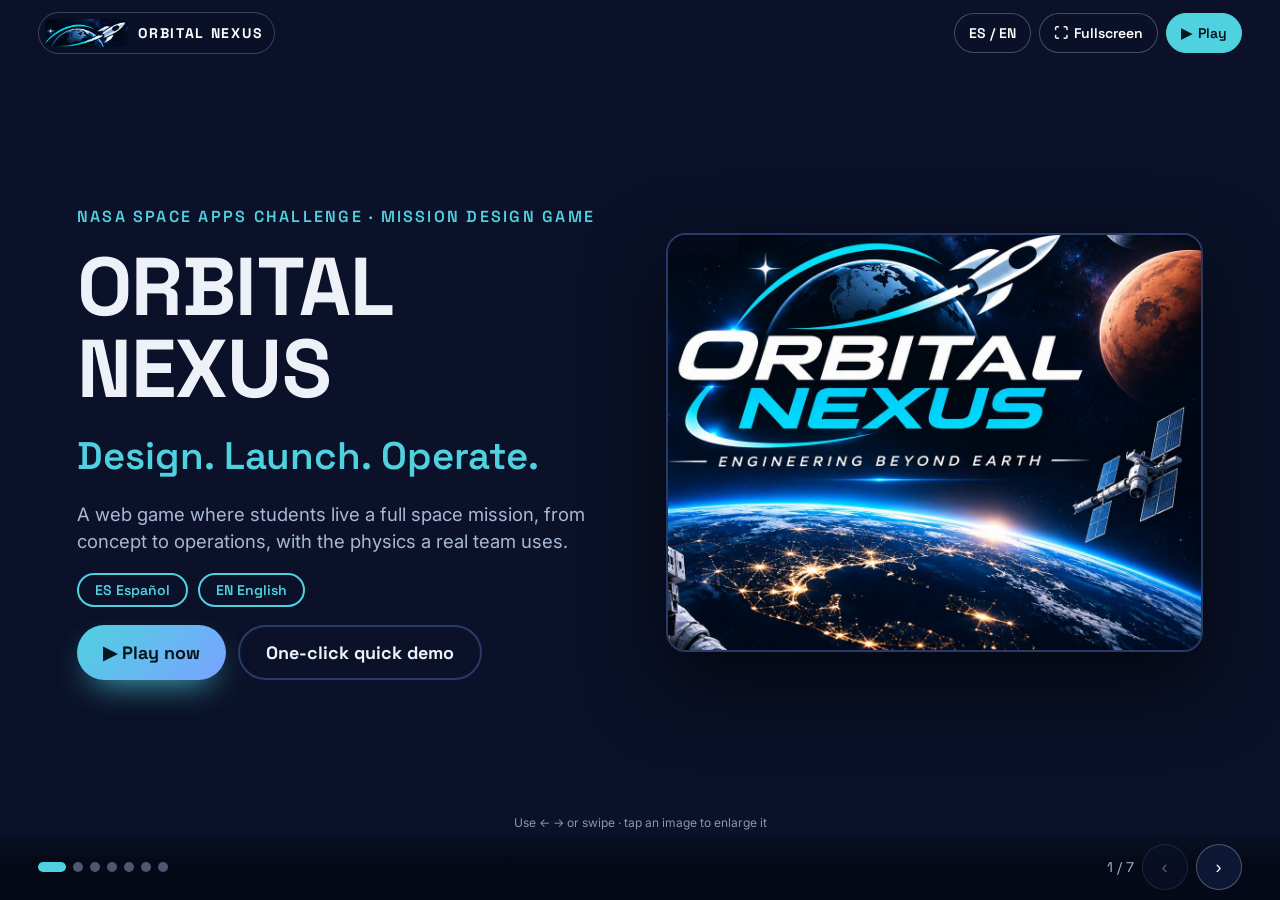
==== presentacion.html @ 2195a9be "Put the presentation and a one-click demo on the website The jury grades from the website only, so t" ====
<!doctype html>
<html lang="es">
<head>
<meta charset="utf-8">
<meta name="viewport" content="width=device-width, initial-scale=1">
<title>ORBITAL NEXUS · Presentación</title>
<meta name="description" content="ORBITAL NEXUS — 7-slide demo for the NASA Space Apps Challenge, in Spanish and English.">
<link rel="icon" type="image/png" href="assets/img/favicon.png">
<meta property="og:title" content="ORBITAL NEXUS — Presentación / Demo">
<meta property="og:image" content="https://frankdux17.github.io/Proyecto_orbital-nexus/assets/img/og.jpg">
<link rel="preconnect" href="https://fonts.googleapis.com">
<link rel="stylesheet" href="https://fonts.googleapis.com/css2?family=Space+Grotesk:wght@500;600;700&family=Inter:wght@400;600&display=swap">
<style>
:root{--dark:#0A1128;--dark2:#101A3A;--light:#EEF2F8;--ink:#0A1128;--body-dark:#3D4A66;--muted:#A9B8D6;--cyan:#4FD1E0;--gold:#F0C24B;--line:#2A3A66;
  --h:'Space Grotesk',Arial,sans-serif;--b:'Inter',Arial,sans-serif}
*{box-sizing:border-box}
html,body{margin:0;height:100%;background:var(--dark);color:var(--light);font-family:var(--b);-webkit-font-smoothing:antialiased}
body{overflow:hidden}
a{color:inherit}
.deck{position:fixed;inset:0}
.slide{position:absolute;inset:0;padding:clamp(70px,9vh,110px) clamp(16px,6vw,110px) 96px;display:flex;flex-direction:column;gap:clamp(14px,2.4vh,26px);
  overflow-y:auto;opacity:0;visibility:hidden;transform:translateX(40px);transition:opacity .45s ease,transform .45s ease,visibility 0s .45s;background:var(--dark)}
.slide.on{opacity:1;visibility:visible;transform:none;transition:opacity .45s ease,transform .45s ease}
.slide.prev{transform:translateX(-40px)}
.slide.alt{background:var(--dark2)}
.slide.light{background:var(--light);color:var(--ink)}
.slide.gold{background:var(--gold);color:var(--ink)}
.slide > *{max-width:1700px;width:100%;margin-left:auto;margin-right:auto}
.eyebrow{font-family:var(--h);font-size:clamp(12px,1.25vw,20px);font-weight:600;letter-spacing:.14em;color:var(--cyan);margin:0}
.light .eyebrow{color:#0B7C8C} .gold .eyebrow{color:var(--ink)}
h1,h2,h3{font-family:var(--h);font-weight:700;letter-spacing:-.01em;margin:0}
h1{font-size:clamp(40px,6.4vw,104px);line-height:1}
h2{font-size:clamp(26px,3.6vw,60px);line-height:1.08}
h2.goal{font-size:clamp(24px,3vw,50px);line-height:1.18}
h3{font-size:clamp(17px,1.7vw,30px);line-height:1.2}
p{margin:0;font-size:clamp(15px,1.45vw,26px);line-height:1.45}
.lead{color:var(--muted)}
/* cover */
.cover{display:grid;grid-template-columns:minmax(0,1fr) minmax(0,1fr);gap:clamp(20px,4vw,70px);align-items:center;flex:1}
.cover-txt{display:flex;flex-direction:column;gap:clamp(12px,2vh,24px)}
.tagline{font-family:var(--h);font-size:clamp(22px,3vw,52px);font-weight:600;color:var(--cyan)}
.langs{display:flex;gap:10px;flex-wrap:wrap}
.lang{font-family:var(--h);font-weight:600;font-size:clamp(12px,1.1vw,18px);padding:6px 16px;border-radius:999px;border:2px solid var(--cyan);color:var(--cyan)}
.poster{width:100%;border-radius:20px;border:2px solid var(--line);box-shadow:0 30px 80px rgba(0,0,0,.6);display:block}
.cta-row{display:flex;gap:12px;flex-wrap:wrap}
.play{display:inline-flex;align-items:center;gap:10px;font-family:var(--h);font-weight:700;font-size:clamp(15px,1.4vw,24px);padding:14px 26px;border-radius:999px;
  background:linear-gradient(135deg,var(--cyan),#7aa2ff);color:#04161c;text-decoration:none;box-shadow:0 14px 34px -14px var(--cyan)}
.play.ghost{background:transparent;color:var(--light);border:2px solid var(--line);box-shadow:none}
.gold .play{background:var(--ink);color:var(--gold)}
/* cards */
.cards{display:grid;grid-template-columns:repeat(3,minmax(0,1fr));gap:clamp(12px,1.6vw,28px)}
.card{background:var(--dark2);border:2px solid var(--line);border-radius:20px;padding:clamp(16px,2vw,32px);display:flex;flex-direction:column;gap:10px}
.light .card{background:#FBFCFE;border-color:#CCD6E8}
.gold .card{background:#FFF6DC;border-color:#D9A82A}
.big{font-family:var(--h);font-size:clamp(46px,5.4vw,92px);font-weight:700;line-height:1;color:var(--cyan)}
.light .big{color:#0B7C8C}
.card .txt{color:var(--muted);font-size:clamp(14px,1.35vw,24px)}
.light .card .txt{color:var(--body-dark)} .gold .card .txt{color:#3A2E0A}
.quote{font-family:var(--h);font-size:clamp(20px,2.2vw,38px);font-weight:600;line-height:1.25;padding:clamp(14px,1.6vw,26px) clamp(16px,2vw,34px);border-left:8px solid var(--cyan);background:#DDE6F4;border-radius:12px;color:var(--ink)}
/* flow */
.flow{display:flex;flex-wrap:wrap;gap:8px;align-items:center}
.step{font-family:var(--h);font-size:clamp(12px,1.25vw,22px);font-weight:600;padding:8px 16px;border-radius:999px;background:#16244F;border:2px solid var(--line)}
.step.hot{background:var(--cyan);border-color:var(--cyan);color:var(--ink)}
.arrow{color:var(--muted)}
/* shots */
.row{display:grid;grid-template-columns:minmax(0,1.05fr) minmax(0,1fr);gap:clamp(16px,3vw,50px);align-items:start}
.shot{width:100%;aspect-ratio:1366/900;object-fit:contain;background:#050914;border-radius:16px;border:2px solid var(--line);box-shadow:0 24px 60px rgba(0,0,0,.5);display:block;cursor:zoom-in}
.points{display:flex;flex-direction:column;gap:clamp(10px,1.8vh,22px)}
.pt{display:flex;flex-direction:column;gap:4px;padding-left:20px;border-left:4px solid var(--cyan)}
.pt.gold-l{border-left-color:var(--gold)}
.pt p{color:var(--muted);font-size:clamp(14px,1.3vw,23px)}
.pair{display:grid;grid-template-columns:repeat(2,minmax(0,1fr));gap:clamp(16px,3vw,56px)}
.trio{display:grid;grid-template-columns:repeat(3,minmax(0,1fr));gap:clamp(12px,2vw,36px)}
.col{display:flex;flex-direction:column;gap:12px;min-width:0}
.cap{font-size:clamp(14px,1.25vw,22px);color:var(--muted);line-height:1.4}
.cap b{color:var(--light)}
.stat{display:grid;grid-template-columns:repeat(3,1fr);gap:10px}
.stat div{background:#16244F;border-radius:14px;padding:12px 14px}
.stat .n{font-family:var(--h);font-size:clamp(24px,2.6vw,44px);font-weight:700;color:var(--gold)}
.stat .l{font-size:clamp(12px,1.1vw,18px);color:var(--muted)}
.tech{font-size:clamp(13px,1.2vw,22px);color:#3A2E0A}
/* chrome */
.bar{position:fixed;left:0;right:0;bottom:0;z-index:5;display:flex;align-items:center;justify-content:space-between;gap:10px;padding:10px clamp(10px,3vw,40px);
  background:linear-gradient(transparent,rgba(5,9,20,.85) 40%)}
.light.on ~ .bar,.gold.on ~ .bar{background:linear-gradient(transparent,rgba(10,17,40,.7) 40%)}
.nav{display:flex;gap:8px;align-items:center}
.nb{width:46px;height:46px;border-radius:50%;border:1px solid rgba(169,184,214,.4);background:rgba(16,26,58,.85);color:#fff;font-size:18px;cursor:pointer}
.nb:disabled{opacity:.35;cursor:default}
.dots{display:flex;gap:7px}
.dot{width:10px;height:10px;border-radius:50%;border:0;padding:0;background:rgba(169,184,214,.45);cursor:pointer}
.dot.on{width:28px;border-radius:6px;background:var(--cyan)}
.top{position:fixed;top:0;left:0;right:0;z-index:5;display:flex;justify-content:space-between;align-items:center;padding:12px clamp(10px,3vw,40px);pointer-events:none}
.top > *{pointer-events:auto}
.brand{display:flex;align-items:center;gap:10px;font-family:var(--h);font-weight:700;letter-spacing:.12em;font-size:14px;text-decoration:none;color:#fff;
  background:rgba(10,17,40,.7);padding:6px 12px 6px 6px;border-radius:999px;border:1px solid rgba(169,184,214,.3)}
.brand img{height:28px;border-radius:7px}
.tools{display:flex;gap:8px}
.tb{height:40px;padding:0 14px;border-radius:999px;border:1px solid rgba(169,184,214,.35);background:rgba(10,17,40,.75);color:#fff;font-family:var(--h);font-weight:600;cursor:pointer;font-size:14px;text-decoration:none;display:inline-flex;align-items:center;gap:6px}
.tb.play-s{background:var(--cyan);color:#04161c;border-color:var(--cyan)}
.count{font-family:var(--h);font-size:14px;color:var(--muted);min-width:46px;text-align:right}
.hint{position:fixed;bottom:70px;left:50%;transform:translateX(-50%);font-size:12px;color:var(--muted);z-index:4;opacity:.8}
/* zoomed screenshot */
.zoom{position:fixed;inset:0;z-index:20;background:rgba(3,6,15,.92);display:grid;place-items:center;padding:16px;cursor:zoom-out}
.zoom[hidden]{display:none}
.zoom img{max-width:100%;max-height:100%;border-radius:12px}
/* entrance */
.slide.on .rise{animation:rise .6s ease-out both;animation-delay:calc(var(--i,0) * 110ms)}
@keyframes rise{from{opacity:0;transform:translateY(20px)}to{opacity:1;transform:none}}
@media (prefers-reduced-motion:reduce){.slide,.slide.on .rise{transition:none;animation:none}}
@media (max-width:860px){
  .cover,.row,.pair,.trio,.cards{grid-template-columns:1fr}
  .cover .poster{order:-1;max-width:560px}
  .hint{display:none}
  .tb .lbl{display:none}
}
</style>
</head>
<body>
<div class="deck" id="deck"></div>
<header class="top">
  <a class="brand" href="index.html"><img src="assets/img/logo-mark.png" alt="">ORBITAL NEXUS</a>
  <div class="tools">
    <button class="tb" id="lang" type="button" aria-label="Idioma · Language">ES / EN</button>
    <button class="tb" id="fs" type="button" aria-label="Pantalla completa · Fullscreen">⛶<span class="lbl" id="fs-lbl"></span></button>
    <a class="tb play-s" id="play-top" href="index.html">▶ <span class="lbl" id="play-lbl"></span></a>
  </div>
</header>
<footer class="bar">
  <div class="dots" id="dots"></div>
  <div class="nav"><span class="count" id="count"></span><button class="nb" id="prev" type="button" aria-label="Anterior · Previous">‹</button><button class="nb" id="next" type="button" aria-label="Siguiente · Next">›</button></div>
</footer>
<div class="hint" id="hint"></div>
<div class="zoom" id="zoom" hidden><img alt=""></div>

<script>
/* ORBITAL NEXUS — the 7-slide demo, public on the project site so the jury
   can see it without signing in anywhere. Same content as the presenter
   decks, in Spanish and English. */
var LANG = 'es';
try { LANG = new URLSearchParams(location.search).get('lang') || localStorage.getItem('on_lang') || ((navigator.language || 'es').toLowerCase().indexOf('en') === 0 ? 'en' : 'es'); } catch (e) { }
if (LANG !== 'en') LANG = 'es';
var I = 0;

function T(es, en) { return LANG === 'es' ? es : en; }
function img(name, alt, i) { return '<img class="shot rise" style="--i:' + (i || 1) + '" src="assets/img/demo/' + LANG + '-' + name + '.jpg" alt="' + alt + '" loading="lazy">'; }

function slides() {
  var play = '<div class="cta-row rise" style="--i:3"><a class="play" href="index.html">▶ ' + T('Jugar ahora', 'Play now') + '</a><a class="play ghost" href="index.html#demo">' + T('Demo rápida en 1 clic', 'One-click quick demo') + '</a></div>';
  return [
  { cls: '', html:
    '<div class="cover"><div class="cover-txt">' +
    '<p class="eyebrow rise">NASA SPACE APPS CHALLENGE · ' + T('JUEGO DE DISEÑO DE MISIONES', 'MISSION DESIGN GAME') + '</p>' +
    '<h1 class="rise" style="--i:1">ORBITAL NEXUS</h1>' +
    '<p class="tagline rise" style="--i:1">' + T('Diseña. Lanza. Opera.', 'Design. Launch. Operate.') + '</p>' +
    '<p class="lead rise" style="--i:2">' + T('Un juego web donde los estudiantes viven una misión espacial completa, del concepto a la operación, con la física que usa un equipo real.',
      'A web game where students live a full space mission, from concept to operations, with the physics a real team uses.') + '</p>' +
    '<div class="langs rise" style="--i:2"><span class="lang">ES Español</span><span class="lang">EN English</span></div>' + play +
    '</div><img class="poster rise" style="--i:2" src="assets/img/hero.jpg" alt="' + T('Póster de ORBITAL NEXUS: Engineering Beyond Earth', 'ORBITAL NEXUS poster: Engineering Beyond Earth') + '"></div>' },

  { cls: 'light', html:
    '<p class="eyebrow rise">' + T('EL DESAFÍO', 'THE CHALLENGE') + '</p>' +
    '<h2 class="rise">' + T('Los compromisos de una misión son abstractos… hasta que los juegas', 'Mission trade-offs feel abstract… until you play them') + '</h2>' +
    '<div class="cards">' +
    '<div class="card rise" style="--i:1"><p class="big">6</p><h3>' + T('fases', 'phases') + '</h3><p class="txt">' + T('Misión, plataforma, ciencia, enlace, lanzamiento y operaciones, con un informe final.', 'Mission, spacecraft, science, link, launch and operations, plus a final report.') + '</p></div>' +
    '<div class="card rise" style="--i:2"><p class="big">11</p><h3>' + T('destinos', 'destinations') + '</h3><p class="txt">' + T('De la órbita baja y la Luna a Marte y Europa. Nuevos: Titán y el asteroide metálico Psyche.', 'From low Earth orbit and the Moon to Mars and Europa. New: Titan and the metal asteroid Psyche.') + '</p></div>' +
    '<div class="card rise" style="--i:3"><p class="big">3</p><h3>' + T('ecuaciones reales', 'real equations') + '</h3><p class="txt">' + T('La ecuación del cohete, la potencia solar por 1/r² y el presupuesto de enlace.', 'The rocket equation, solar power falling with 1/r², and the link budget.') + '</p></div></div>' +
    '<p class="quote rise" style="--i:4">' + T('“A los estudiantes no les falta información: les falta ver las consecuencias.”', '“Students don’t lack information: they can’t see the consequences.”') + '</p>' },

  { cls: '', html:
    '<p class="eyebrow rise">' + T('CÓMO FUNCIONA · ELEGIR ES FÁCIL', 'HOW IT WORKS · CHOOSING MADE EASY') + '</p>' +
    '<h2 class="rise">' + T('6 fases y un equipo que te ayuda', '6 phases and a team that helps you') + '</h2>' +
    '<div class="flow rise" style="--i:1">' + [T('1 Misión', '1 Mission'), T('2 Plataforma', '2 Spacecraft'), T('3 Ciencia', '3 Science'), T('4 Enlace', '4 Link'), T('5 Lanzamiento', '5 Launch'), T('6 Operaciones', '6 Operations')]
      .map(function (s, i) { return '<span class="step' + (i ? '' : ' hot') + '">' + s + '</span>'; }).join('<span class="arrow">→</span>') + '</div>' +
    '<div class="row">' + img('kits', T('Asistente con tres paquetes de nave y el anillo Estado de la misión al 100%', 'Assistant with three spacecraft packages and the Mission status ring at 100%'), 2) +
    '<div class="points">' +
    '<div class="pt rise" style="--i:2"><h3>' + T('Misiones listas y paquetes', 'Ready missions and packages') + '</h3><p>' + T('Toca «Equilibrada» y la nave queda dimensionada con la física real.', 'Tap “Balanced” and the spacecraft is sized with real physics.') + '</p></div>' +
    '<div class="pt rise" style="--i:3"><h3>' + T('Ves el efecto antes de elegir', 'See the effect before you choose') + '</h3><p>' + T('Cada opción muestra el costo y ✓ o ✕ en Δv, energía, carga y presupuesto.', 'Every option shows its cost and a ✓ or ✕ for Δv, power, payload and budget.') + '</p></div>' +
    '<div class="pt gold-l rise" style="--i:4"><h3>' + T('Estado de la misión', 'Mission status') + '</h3><p>' + T('Un anillo dice qué falta y lo arregla con «Arréglalo por mí».', 'A ring says what is missing and fixes it with “Fix it for me”.') + '</p></div>' +
    '<div class="pt rise" style="--i:5"><h3>' + T('Un experto en cada fase', 'An expert in every phase') + '</h3><p>' + T('Como en el Team X del JPL, y las palabras técnicas se explican al tocarlas.', 'Like JPL’s Team X, and technical words explain themselves when tapped.') + '</p></div>' +
    '</div></div>' },

  { cls: 'alt', html:
    '<p class="eyebrow rise">' + T('CENTRO DE CONTROL EN TIERRA', 'MISSION CONTROL ON THE GROUND') + '</p>' +
    '<h2 class="rise">' + T('Tú decides quién opera la misión', 'You decide who runs the mission') + '</h2>' +
    '<div class="row">' + img('staff', T('Panel del centro de control con las consolas FLIGHT, CAPCOM, FIDO, GNC, EECOM, INCO y SCI', 'Mission control panel with the FLIGHT, CAPCOM, FIDO, GNC, EECOM, INCO and SCI consoles'), 1) +
    '<div class="points">' +
    '<div class="pt rise" style="--i:2"><h3>' + T('7 consolas de la NASA', '7 NASA consoles') + '</h3><p>' + T('FLIGHT, CAPCOM, navegación FIDO, GNC, EECOM, INCO y ciencia. Cada puesto cuesta cada turno.', 'FLIGHT, CAPCOM, FIDO navigation, GNC, EECOM, INCO and science. Every seat costs money each turn.') + '</p></div>' +
    '<div class="pt gold-l rise" style="--i:3"><h3>' + T('17 fallas en vuelo', '17 in-flight failures') + '</h3><p>' + T('Basura espacial, pérdida de señal, error humano, tormenta solar… La consola correcta da una mejor solución.', 'Space debris, loss of signal, human error, solar storm… The right console offers a better fix.') + '</p></div>' +
    '<p class="cap rise" style="--i:4"><b>' + T('¿Cuántos navegantes?', 'How many navigators?') + '</b> ' + T('Naves que llegan al corredor:', 'Spacecraft that hit the corridor:') + '</p>' +
    '<div class="stat rise" style="--i:4"><div><p class="n">53%</p><p class="l">' + T('0 navegantes', '0 navigators') + '</p></div><div><p class="n">91%</p><p class="l">' + T('1 navegante', '1 navigator') + '</p></div><div><p class="n">~100%</p><p class="l">' + T('2 o más', '2 or more') + '</p></div></div>' +
    '</div></div>' },

  { cls: '', html:
    '<p class="eyebrow rise">' + T('LANZAMIENTO, VIAJE Y TITÁN', 'LAUNCH, JOURNEY AND TITAN') + '</p>' +
    '<h2 class="rise">' + T('Despega, viaja a Titán y vuela sobre sus dunas', 'Launch, travel to Titan and fly over its dunes') + '</h2>' +
    '<div class="trio">' +
    '<div class="col">' + img('ascent', T('Simulador de ascenso a 128 km de altura', 'Ascent simulator at 128 km altitude'), 1) + '<p class="cap rise" style="--i:1"><b>' + T('Despegue pilotado:', 'Piloted ascent:') + '</b> ' + T('tras el GO/NO-GO controlas el giro gravitatorio y Max-Q.', 'after GO/NO-GO you fly the gravity turn and Max-Q.') + '</p></div>' +
    '<div class="col">' + img('titan3d', T('Explorador 3D: viaje de la Tierra a Saturno y Titán', '3D explorer: journey from Earth to Saturn and Titan'), 2) + '<p class="cap rise" style="--i:2"><b>' + T('Explorador 3D:', '3D explorer:') + '</b> ' + T('el viaje real hasta Saturno y Titán, con correcciones y modo RV.', 'the real journey to Saturn and Titan, with corrections and a VR mode.') + '</p></div>' +
    '<div class="col">' + img('drone', T('Minijuego: dron sobre las dunas de Titán', 'Mini game: drone over Titan’s dunes'), 3) + '<p class="cap rise" style="--i:3"><b>' + T('Nuevo minijuego:', 'New mini game:') + '</b> ' + T('vuela un dron como Dragonfly y aterriza suave para tomar muestras.', 'fly a Dragonfly-style drone and land gently to take samples.') + '</p></div>' +
    '</div>' },

  { cls: 'alt', html:
    '<p class="eyebrow rise">' + T('LABORATORIO DE INGENIERÍA', 'ENGINEERING LAB') + '</p>' +
    '<h2 class="rise">' + T('Cálculos reales para científicos e ingenieros', 'Real calculations for scientists and engineers') + '</h2>' +
    '<div class="pair">' +
    '<div class="col">' + img('trade', T('Mapa de compensaciones: naves posibles por costo y probabilidad de éxito con la frontera de Pareto', 'Trade-space map: possible spacecraft by cost and chance of success with the Pareto front'), 1) +
    '<p class="cap rise" style="--i:1"><b>' + T('Mapa de compensaciones:', 'Trade-space map:') + '</b> ' + T('65 naves completas para tu misión, costo frente a éxito y frontera de Pareto. Se exporta a CSV.', '65 complete spacecraft for your mission, cost against success and the Pareto front. Exports to CSV.') + '</p></div>' +
    '<div class="col">' + img('hohmann', T('Transferencia de Hohmann de la Tierra a Marte: 5,6 km/s y 259 días', 'Hohmann transfer from Earth to Mars: 5.6 km/s and 259 days'), 2) +
    '<p class="cap rise" style="--i:2"><b>' + T('Seis herramientas', 'Six tools') + '</b> ' + T('con las ecuaciones a la vista: cohete, Hohmann y ventanas, órbita, enlace en dB y energía.', 'with the equations in view: rocket, Hohmann and windows, orbit, dB link budget and power.') + '</p></div>' +
    '</div>' },

  { cls: 'gold', html:
    '<p class="eyebrow rise">' + T('NUESTRA META', 'OUR GOAL') + '</p>' +
    '<h2 class="goal rise">' + T('Que cualquier estudiante piense como un equipo de diseño de misiones de la NASA en una sola partida, y que un ingeniero pueda comprobar cada número.',
      'Any student thinks like a NASA mission design team in a single game, and an engineer can check every number.') + '</h2>' +
    '<div class="cards">' +
    '<div class="card rise" style="--i:1"><h3>' + T('Ve las consecuencias', 'See the consequences') + '</h3><p class="txt">' + T('Cada opción muestra su efecto en masa, energía, Δv y presupuesto antes de elegirla.', 'Every option shows its effect on mass, power, Δv and budget before you pick it.') + '</p></div>' +
    '<div class="card rise" style="--i:2"><h3>' + T('Trabaja en equipo', 'Work as a team') + '</h3><p class="txt">' + T('El centro de control, la navegación y las fallas enseñan que a una misión la sostienen personas.', 'Mission control, navigation and failures teach that people keep a mission alive.') + '</p></div>' +
    '<div class="card rise" style="--i:3"><h3>' + T('Comprueba los números', 'Check the numbers') + '</h3><p class="txt">' + T('El laboratorio y el mapa de compensaciones usan las ecuaciones reales.', 'The lab and the trade-space map use the real equations.') + '</p></div></div>' +
    '<div class="cta-row rise" style="--i:4"><a class="play" href="index.html">▶ frankdux17.github.io/Proyecto_orbital-nexus</a></div>' +
    '<p class="tech rise" style="--i:5">' + T('Web, sin instalar · español e inglés · celular y PC · 11 destinos · comparte tu diseño por enlace · código abierto (MIT): ',
      'Web, nothing to install · English and Spanish · phone and PC · 11 destinations · share your design by link · open source (MIT): ') +
    '<a href="https://github.com/Frankdux17/Proyecto_orbital-nexus">github.com/Frankdux17/Proyecto_orbital-nexus</a></p>' }
  ];
}

function build() {
  document.documentElement.lang = LANG;
  document.title = 'ORBITAL NEXUS · ' + T('Presentación', 'Presentation');
  var S = slides(), deck = document.getElementById('deck'), dots = '';
  deck.innerHTML = S.map(function (s, i) {
    return '<section class="slide ' + s.cls + '" aria-roledescription="slide" aria-label="' + (i + 1) + ' / ' + S.length + '">' + s.html + '</section>';
  }).join('');
  for (var i = 0; i < S.length; i++) dots += '<button class="dot" type="button" data-i="' + i + '" aria-label="' + (i + 1) + '"></button>';
  document.getElementById('dots').innerHTML = dots;
  document.getElementById('play-lbl').textContent = T('Jugar', 'Play');
  document.getElementById('fs-lbl').textContent = ' ' + T('Pantalla completa', 'Fullscreen');
  document.getElementById('hint').textContent = T('Usa ← → o desliza · toca una imagen para ampliarla', 'Use ← → or swipe · tap an image to enlarge it');
  go(I, true);
}

function go(i, quiet) {
  var all = document.querySelectorAll('.slide'), n = all.length;
  I = Math.max(0, Math.min(n - 1, i));
  for (var k = 0; k < n; k++) { all[k].classList.toggle('on', k === I); all[k].classList.toggle('prev', k < I); }
  all[I].scrollTop = 0;
  var d = document.querySelectorAll('.dot');
  for (k = 0; k < d.length; k++) d[k].classList.toggle('on', k === I);
  document.getElementById('count').textContent = (I + 1) + ' / ' + n;
  document.getElementById('prev').disabled = I === 0;
  document.getElementById('next').disabled = I === n - 1;
  if (!quiet) history.replaceState(null, '', '#' + (I + 1));
}

document.getElementById('prev').onclick = function () { go(I - 1); };
document.getElementById('next').onclick = function () { go(I + 1); };
document.getElementById('dots').onclick = function (e) { var b = e.target.closest('.dot'); if (b) go(+b.getAttribute('data-i')); };
document.getElementById('lang').onclick = function () { LANG = LANG === 'es' ? 'en' : 'es'; try { localStorage.setItem('on_lang', LANG); } catch (e) { } build(); };
document.getElementById('fs').onclick = function () {
  if (document.fullscreenElement) document.exitFullscreen(); else if (document.documentElement.requestFullscreen) document.documentElement.requestFullscreen();
};
document.addEventListener('keydown', function (e) {
  if (!document.getElementById('zoom').hidden) { if (e.key === 'Escape') document.getElementById('zoom').hidden = true; return; }
  if (e.key === 'ArrowRight' || e.key === 'PageDown' || e.key === ' ') { e.preventDefault(); go(I + 1); }
  if (e.key === 'ArrowLeft' || e.key === 'PageUp') { e.preventDefault(); go(I - 1); }
  if (e.key === 'Home') go(0);
  if (e.key === 'End') go(99);
});
var tx = null, ty = null;
document.addEventListener('touchstart', function (e) { tx = e.touches[0].clientX; ty = e.touches[0].clientY; }, { passive: true });
document.addEventListener('touchend', function (e) {
  if (tx == null) return;
  var dx = e.changedTouches[0].clientX - tx, dy = e.changedTouches[0].clientY - ty;
  if (Math.abs(dx) > 60 && Math.abs(dx) > Math.abs(dy) * 1.5) go(I + (dx < 0 ? 1 : -1));
  tx = null;
}, { passive: true });
document.getElementById('deck').addEventListener('click', function (e) {
  if (e.target.classList.contains('shot')) { var z = document.getElementById('zoom'); z.querySelector('img').src = e.target.src; z.querySelector('img').alt = e.target.alt; z.hidden = false; }
});
document.getElementById('zoom').onclick = function () { this.hidden = true; };
var h = parseInt((location.hash || '').slice(1), 10);
if (h > 0) I = h - 1;
build();
</script>
</body>
</html>
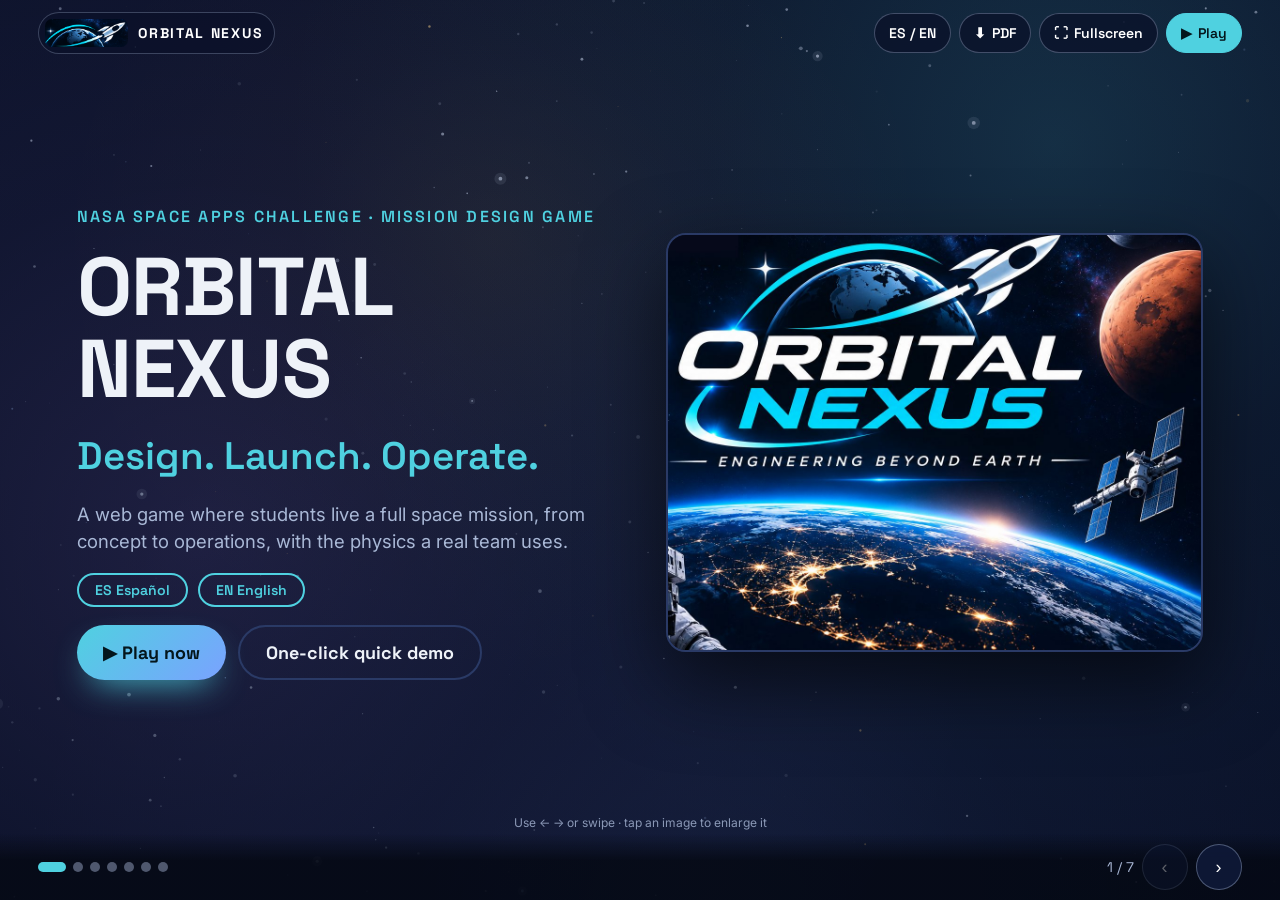
==== commit b9cbfa2b: "Interactive space background, back navigation and PDF downloads The game and the presentation get an" ====
--- a/presentacion.html
+++ b/presentacion.html
@@ -15,16 +15,19 @@
   --h:'Space Grotesk',Arial,sans-serif;--b:'Inter',Arial,sans-serif}
 *{box-sizing:border-box}
 html,body{margin:0;height:100%;background:var(--dark);color:var(--light);font-family:var(--b);-webkit-font-smoothing:antialiased}
+#bg{position:fixed;inset:0;z-index:0;display:block}
+.deck{z-index:1}
 body{overflow:hidden}
 a{color:inherit}
 .deck{position:fixed;inset:0}
 .slide{position:absolute;inset:0;padding:clamp(70px,9vh,110px) clamp(16px,6vw,110px) 96px;display:flex;flex-direction:column;gap:clamp(14px,2.4vh,26px);
-  overflow-y:auto;opacity:0;visibility:hidden;transform:translateX(40px);transition:opacity .45s ease,transform .45s ease,visibility 0s .45s;background:var(--dark)}
+  overflow-y:auto;opacity:0;visibility:hidden;transform:translateX(40px);transition:opacity .45s ease,transform .45s ease,visibility 0s .45s;
+  background:linear-gradient(180deg,rgba(10,17,40,.25),rgba(10,17,40,.55));justify-content:safe center}
 .slide.on{opacity:1;visibility:visible;transform:none;transition:opacity .45s ease,transform .45s ease}
 .slide.prev{transform:translateX(-40px)}
-.slide.alt{background:var(--dark2)}
-.slide.light{background:var(--light);color:var(--ink)}
-.slide.gold{background:var(--gold);color:var(--ink)}
+.slide.alt{background:linear-gradient(160deg,rgba(16,26,58,.55),rgba(16,26,58,.8))}
+.slide.light{background:linear-gradient(160deg,rgba(238,242,248,.97),rgba(221,230,244,.93));color:var(--ink)}
+.slide.gold{background:linear-gradient(160deg,rgba(240,194,75,.97),rgba(232,178,60,.93));color:var(--ink)}
 .slide > *{max-width:1700px;width:100%;margin-left:auto;margin-right:auto}
 .eyebrow{font-family:var(--h);font-size:clamp(12px,1.25vw,20px);font-weight:600;letter-spacing:.14em;color:var(--cyan);margin:0}
 .light .eyebrow{color:#0B7C8C} .gold .eyebrow{color:var(--ink)}
@@ -49,7 +52,7 @@
 .gold .play{background:var(--ink);color:var(--gold)}
 /* cards */
 .cards{display:grid;grid-template-columns:repeat(3,minmax(0,1fr));gap:clamp(12px,1.6vw,28px)}
-.card{background:var(--dark2);border:2px solid var(--line);border-radius:20px;padding:clamp(16px,2vw,32px);display:flex;flex-direction:column;gap:10px}
+.card{background:rgba(16,26,58,.78);backdrop-filter:blur(6px);border:2px solid var(--line);border-radius:20px;padding:clamp(16px,2vw,32px);display:flex;flex-direction:column;gap:10px}
 .light .card{background:#FBFCFE;border-color:#CCD6E8}
 .gold .card{background:#FFF6DC;border-color:#D9A82A}
 .big{font-family:var(--h);font-size:clamp(46px,5.4vw,92px);font-weight:700;line-height:1;color:var(--cyan)}
@@ -113,14 +116,22 @@
   .hint{display:none}
   .tb .lbl{display:none}
 }
+@media (max-width:520px){
+  .brand{font-size:0;gap:0;padding:4px}
+  .brand img{height:30px}
+  .tb{height:38px;padding:0 11px;white-space:nowrap;font-size:13px}
+  .slide{padding-top:68px}
+}
 </style>
 </head>
 <body>
+<canvas id="bg" aria-hidden="true"></canvas>
 <div class="deck" id="deck"></div>
 <header class="top">
   <a class="brand" href="index.html"><img src="assets/img/logo-mark.png" alt="">ORBITAL NEXUS</a>
   <div class="tools">
     <button class="tb" id="lang" type="button" aria-label="Idioma · Language">ES / EN</button>
+    <a class="tb" id="pdf" href="docs/ORBITAL-NEXUS-Presentacion-ES.pdf" download>⬇ <span class="lbl">PDF</span></a>
     <button class="tb" id="fs" type="button" aria-label="Pantalla completa · Fullscreen">⛶<span class="lbl" id="fs-lbl"></span></button>
     <a class="tb play-s" id="play-top" href="index.html">▶ <span class="lbl" id="play-lbl"></span></a>
   </div>
@@ -132,8 +143,9 @@
 <div class="hint" id="hint"></div>
 <div class="zoom" id="zoom" hidden><img alt=""></div>
 
+<script src="assets/js/space-bg.js"></script>
 <script>
-/* ORBITAL NEXUS — the 7-slide demo, public on the project site so the jury
+/* ORBITAL NEXUS — the 7-slide demo, public on the project site so anyone
    can see it without signing in anywhere. Same content as the presenter
    decks, in Spanish and English. */
 var LANG = 'es';
@@ -234,6 +246,9 @@
   for (var i = 0; i < S.length; i++) dots += '<button class="dot" type="button" data-i="' + i + '" aria-label="' + (i + 1) + '"></button>';
   document.getElementById('dots').innerHTML = dots;
   document.getElementById('play-lbl').textContent = T('Jugar', 'Play');
+  var pdf = document.getElementById('pdf');
+  pdf.href = 'docs/' + T('ORBITAL-NEXUS-Presentacion-ES.pdf', 'ORBITAL-NEXUS-Presentation-EN.pdf');
+  pdf.title = T('Descargar la presentación en PDF', 'Download the presentation as PDF');
   document.getElementById('fs-lbl').textContent = ' ' + T('Pantalla completa', 'Fullscreen');
   document.getElementById('hint').textContent = T('Usa ← → o desliza · toca una imagen para ampliarla', 'Use ← → or swipe · tap an image to enlarge it');
   go(I, true);
@@ -278,6 +293,7 @@
   if (e.target.classList.contains('shot')) { var z = document.getElementById('zoom'); z.querySelector('img').src = e.target.src; z.querySelector('img').alt = e.target.alt; z.hidden = false; }
 });
 document.getElementById('zoom').onclick = function () { this.hidden = true; };
+SpaceBG.start(document.getElementById('bg'), { base: function () { return '#0A1128'; }, paused: function () { return !document.getElementById('zoom').hidden; } });
 var h = parseInt((location.hash || '').slice(1), 10);
 if (h > 0) I = h - 1;
 build();
